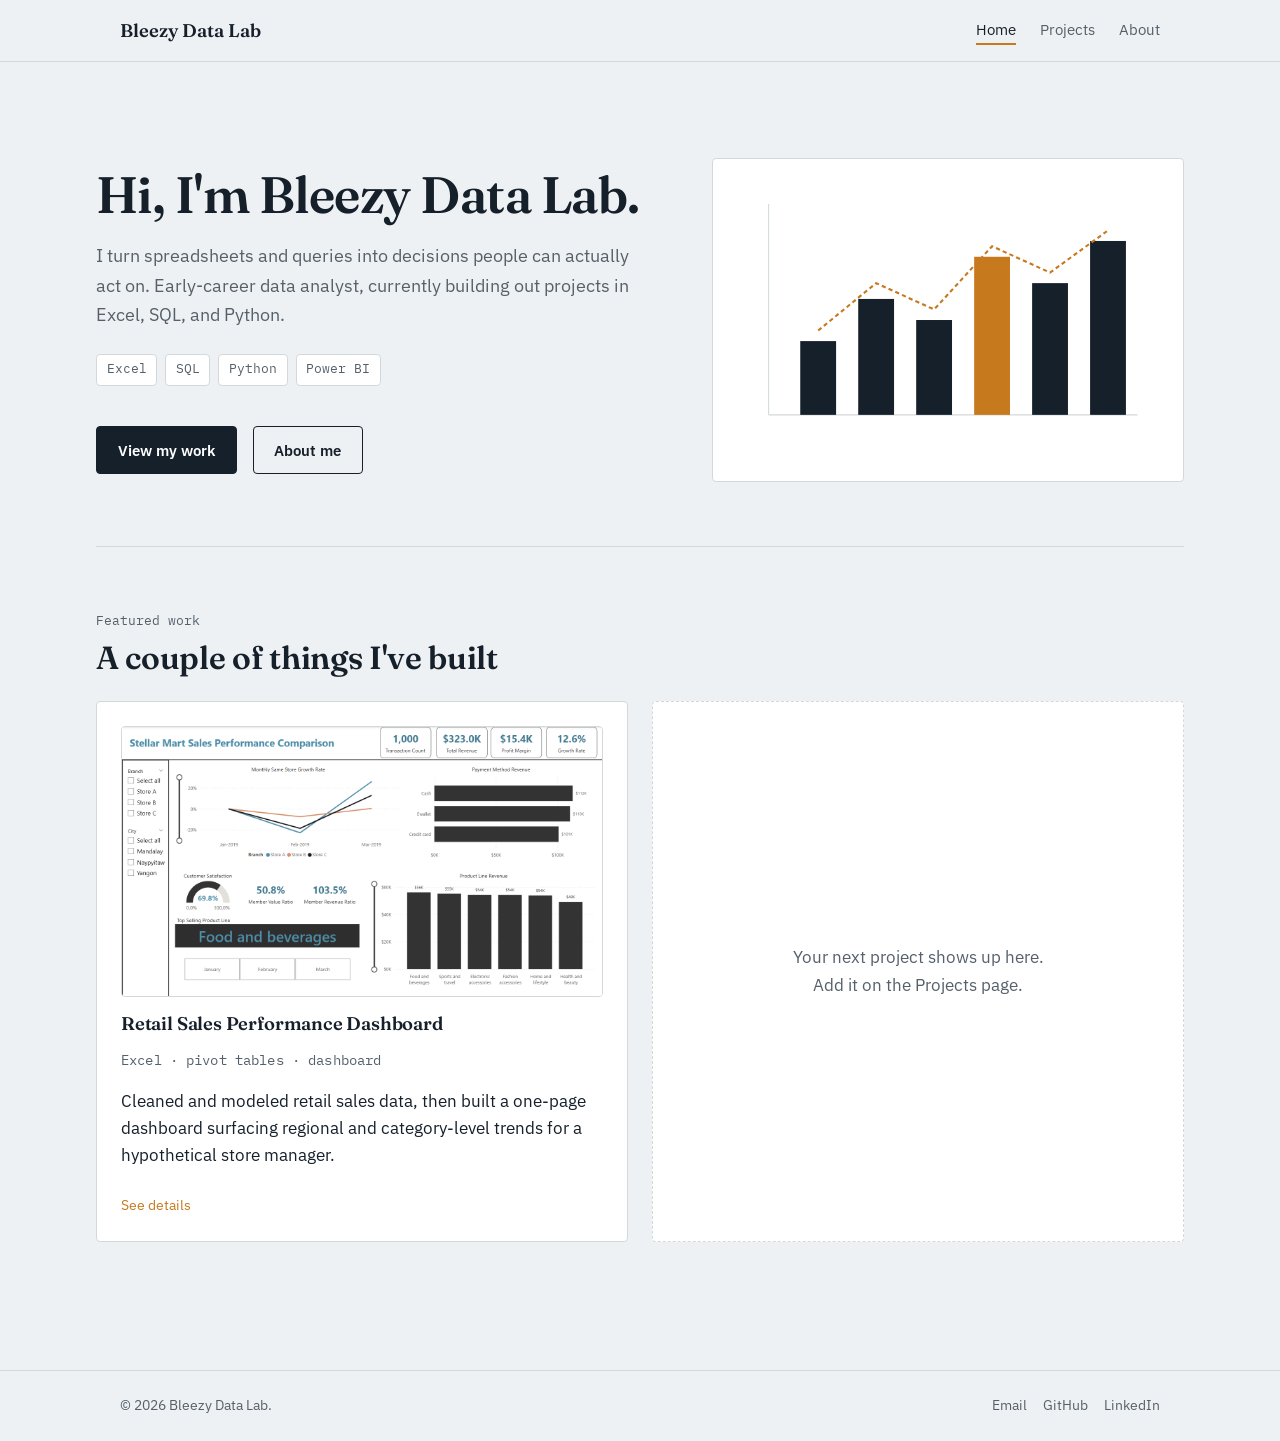
==== index.html @ 9c082524 "Add files via upload" ====
<!DOCTYPE html>
<html lang="en">
<head>
  <meta charset="UTF-8">
  <meta name="viewport" content="width=device-width, initial-scale=1.0">
  <title>Bleezy Data Lab — Data & BI Analyst</title>
  <meta name="description" content="Portfolio of Bleezy Data Lab, an early-career data and BI analyst working in SQL, Excel, and Python.">
  <link rel="preconnect" href="https://fonts.googleapis.com">
  <link href="https://fonts.googleapis.com/css2?family=Fraunces:wght@500;600&family=IBM+Plex+Sans:wght@400;500;600&family=IBM+Plex+Mono:wght@400;500&display=swap" rel="stylesheet">
  <link rel="stylesheet" href="style.css">
</head>
<body>
  <a class="skip-link" href="#main">Skip to content</a>

  <header class="site-header">
    <div class="wrap header-inner">
      <a class="brand" href="index.html">Bleezy Data Lab</a>
      <nav class="nav" aria-label="Main">
        <a class="nav-link active" href="index.html">Home</a>
        <a class="nav-link" href="projects.html">Projects</a>
        <a class="nav-link" href="about.html">About</a>
      </nav>
    </div>
  </header>

  <main id="main">
    <section class="hero wrap">
      <div>
        <h1>Hi, I'm Bleezy Data Lab.</h1>
        <p class="lede">I turn spreadsheets and queries into decisions people can actually act on. Early-career data analyst, currently building out projects in Excel, SQL, and Python.</p>
        <div class="hero-tags">
          <span class="tag">Excel</span>
          <span class="tag">SQL</span>
          <span class="tag">Python</span>
          <span class="tag">Power BI</span>
        </div>
        <div class="cta-row">
          <a class="btn btn-primary" href="projects.html">View my work</a>
          <a class="btn btn-secondary" href="about.html">About me</a>
        </div>
      </div>

      <div class="hero-visual" aria-hidden="true">
        <svg viewBox="0 0 400 260" xmlns="http://www.w3.org/2000/svg">
          <line x1="30" y1="20" x2="30" y2="220" stroke="#D3D8DA" stroke-width="1"/>
          <line x1="30" y1="220" x2="380" y2="220" stroke="#D3D8DA" stroke-width="1"/>
          <rect x="60"  y="150" width="34" height="70" fill="#16202B"/>
          <rect x="115" y="110" width="34" height="110" fill="#16202B"/>
          <rect x="170" y="130" width="34" height="90"  fill="#16202B"/>
          <rect x="225" y="70"  width="34" height="150" fill="#C7791E"/>
          <rect x="280" y="95"  width="34" height="125" fill="#16202B"/>
          <rect x="335" y="55"  width="34" height="165" fill="#16202B"/>
          <polyline points="77,140 132,95 187,120 242,60 297,85 352,45"
                    fill="none" stroke="#C7791E" stroke-width="2" stroke-dasharray="4 3"/>
        </svg>
      </div>
    </section>

    <section class="section wrap">
      <p class="section-label">Featured work</p>
      <h2>A couple of things I've built</h2>
      <div class="card-grid">
        <article class="card">
          <div class="card-thumb">
            <img src="assets/dashboard-screenshot.png" alt="Retail sales dashboard in Excel showing regional and category trends">
          </div>
          <h3>Retail Sales Performance Dashboard</h3>
          <p class="mono" style="color: var(--muted);">Excel · pivot tables · dashboard</p>
          <p>Cleaned and modeled retail sales data, then built a one-page dashboard surfacing regional and category-level trends for a hypothetical store manager.</p>
          <div class="card-links">
            <a href="projects.html">See details</a>
          </div>
        </article>

        <article class="card is-placeholder">
          <p>Your next project shows up here.<br>Add it on the Projects page.</p>
        </article>
      </div>
    </section>
  </main>

  <footer class="site-footer">
    <div class="wrap footer-inner">
      <p>&copy; 2026 Bleezy Data Lab.</p>
      <div class="footer-links">
        <a href="mailto:romanusawonfor@gmail.com">Email</a>
        <a href="https://github.com/Awonfor" target="_blank" rel="noopener">GitHub</a>
        <a href="www.linkedin.com/in/awonfor-forcham" target="_blank" rel="noopener">LinkedIn</a>
      </div>
    </div>
  </footer>
</body>
</html>
---- style.css ----
/* ============================================
   DESIGN TOKENS
   ============================================ */
:root {
  --bg: #EEF1F3;
  --surface: #FFFFFF;
  --ink: #16202B;
  --muted: #55606B;
  --accent: #C7791E;
  --accent-ink: #FFFFFF;
  --line: #D3D8DA;

  --font-display: 'Fraunces', Georgia, serif;
  --font-body: 'IBM Plex Sans', -apple-system, Segoe UI, sans-serif;
  --font-mono: 'IBM Plex Mono', SFMono-Regular, Consolas, monospace;

  --space-1: 0.5rem;
  --space-2: 1rem;
  --space-3: 1.5rem;
  --space-4: 2.5rem;
  --space-5: 4rem;
  --space-6: 6rem;

  --max-width: 68rem;
  --radius: 4px;
}

@media (prefers-reduced-motion: reduce) {
  * { animation: none !important; transition: none !important; }
}

/* ============================================
   RESET & BASE
   ============================================ */
* { box-sizing: border-box; margin: 0; padding: 0; }

html { scroll-behavior: smooth; }

body {
  background: var(--bg);
  color: var(--ink);
  font-family: var(--font-body);
  font-size: 17px;
  line-height: 1.6;
  -webkit-font-smoothing: antialiased;
}

img, svg { max-width: 100%; display: block; }

a {
  color: inherit;
  text-decoration: none;
}

a:focus-visible,
button:focus-visible {
  outline: 2px solid var(--accent);
  outline-offset: 3px;
}

.wrap {
  max-width: var(--max-width);
  margin: 0 auto;
  padding: 0 var(--space-3);
}

.skip-link {
  position: absolute;
  left: -999px;
  top: 0;
  background: var(--ink);
  color: var(--surface);
  padding: var(--space-1) var(--space-2);
  z-index: 100;
}
.skip-link:focus {
  left: var(--space-2);
  top: var(--space-2);
}

/* ============================================
   TYPOGRAPHY
   ============================================ */
h1, h2, h3 {
  font-family: var(--font-display);
  font-weight: 600;
  line-height: 1.15;
  letter-spacing: -0.01em;
}

h1 { font-size: clamp(2.1rem, 4vw, 3.2rem); }
h2 { font-size: clamp(1.5rem, 2.6vw, 2rem); margin-bottom: var(--space-3); }
h3 { font-size: 1.15rem; font-weight: 600; }

p { max-width: 38rem; }

.lede {
  font-size: 1.15rem;
  color: var(--muted);
  max-width: 34rem;
}

.mono {
  font-family: var(--font-mono);
  font-size: 0.85rem;
  letter-spacing: 0.01em;
}

.section-label {
  font-family: var(--font-mono);
  font-size: 0.8rem;
  color: var(--muted);
  margin-bottom: var(--space-1);
}

/* ============================================
   HEADER / NAV
   ============================================ */
.site-header {
  border-bottom: 1px solid var(--line);
  background: var(--bg);
  position: sticky;
  top: 0;
  z-index: 10;
}

.header-inner {
  display: flex;
  align-items: center;
  justify-content: space-between;
  padding-top: var(--space-2);
  padding-bottom: var(--space-2);
}

.brand {
  font-family: var(--font-display);
  font-weight: 600;
  font-size: 1.15rem;
}

.nav {
  display: flex;
  gap: var(--space-3);
}

.nav-link {
  font-size: 0.95rem;
  color: var(--muted);
  padding-bottom: 2px;
  border-bottom: 2px solid transparent;
}

.nav-link:hover,
.nav-link.active {
  color: var(--ink);
  border-bottom-color: var(--accent);
}

/* ============================================
   HERO
   ============================================ */
.hero {
  padding: var(--space-6) 0 var(--space-5);
  display: grid;
  grid-template-columns: 1.1fr 0.9fr;
  gap: var(--space-4);
  align-items: center;
}

.hero-tags {
  display: flex;
  flex-wrap: wrap;
  gap: var(--space-1);
  margin-top: var(--space-3);
}

.tag {
  font-family: var(--font-mono);
  font-size: 0.8rem;
  padding: 0.3rem 0.6rem;
  border: 1px solid var(--line);
  border-radius: var(--radius);
  color: var(--muted);
  background: var(--surface);
}

.hero-visual {
  background: var(--surface);
  border: 1px solid var(--line);
  border-radius: var(--radius);
  padding: var(--space-3);
}

.hero h1 { margin-bottom: var(--space-2); }

.cta-row {
  display: flex;
  gap: var(--space-2);
  margin-top: var(--space-4);
}

.btn {
  display: inline-block;
  font-family: var(--font-body);
  font-weight: 600;
  font-size: 0.95rem;
  padding: 0.7rem 1.3rem;
  border-radius: var(--radius);
  border: 1px solid var(--ink);
}

.btn-primary {
  background: var(--ink);
  color: var(--surface);
}
.btn-primary:hover { background: var(--accent); border-color: var(--accent); }

.btn-secondary {
  background: transparent;
  color: var(--ink);
}
.btn-secondary:hover { border-color: var(--accent); color: var(--accent); }

/* ============================================
   SECTIONS
   ============================================ */
.section {
  padding: var(--space-5) 0;
  border-top: 1px solid var(--line);
}

/* ============================================
   PROJECT CARDS
   ============================================ */
.card-grid {
  display: grid;
  grid-template-columns: repeat(2, 1fr);
  gap: var(--space-3);
  margin-top: var(--space-3);
}

.card {
  background: var(--surface);
  border: 1px solid var(--line);
  border-radius: var(--radius);
  padding: var(--space-3);
  display: flex;
  flex-direction: column;
  gap: var(--space-2);
}

.card-thumb {
  aspect-ratio: 16 / 9;
  border: 1px dashed var(--line);
  border-radius: var(--radius);
  display: flex;
  align-items: center;
  justify-content: center;
  overflow: hidden;
  color: var(--muted);
  font-family: var(--font-mono);
  font-size: 0.8rem;
  background: repeating-linear-gradient(
    45deg,
    var(--bg),
    var(--bg) 10px,
    var(--surface) 10px,
    var(--surface) 20px
  );
}

/* when a card-thumb holds a real <img>, drop the striped placeholder look */
.card-thumb:has(img) {
  border-style: solid;
  background: none;
}

.card-thumb img {
  width: 100%;
  height: 100%;
  object-fit: cover;
}

.card-tags {
  display: flex;
  flex-wrap: wrap;
  gap: 0.4rem;
}

.card-links {
  display: flex;
  gap: var(--space-2);
  margin-top: auto;
  padding-top: var(--space-1);
  font-size: 0.9rem;
}

.card-links a {
  color: var(--accent);
  border-bottom: 1px solid transparent;
}
.card-links a:hover { border-bottom-color: var(--accent); }

.card.is-placeholder {
  border-style: dashed;
  justify-content: center;
  align-items: center;
  text-align: center;
  color: var(--muted);
  min-height: 14rem;
}

/* ============================================
   ABOUT PAGE
   ============================================ */
.skills-grid {
  display: grid;
  grid-template-columns: repeat(3, 1fr);
  gap: var(--space-3);
  margin-top: var(--space-3);
}

.skill-group h3 {
  margin-bottom: var(--space-1);
}

.skill-list {
  list-style: none;
  font-family: var(--font-mono);
  font-size: 0.85rem;
  color: var(--muted);
  display: flex;
  flex-direction: column;
  gap: 0.3rem;
}

.contact-row {
  display: flex;
  gap: var(--space-3);
  margin-top: var(--space-3);
  flex-wrap: wrap;
}

.contact-row a {
  font-size: 0.95rem;
  color: var(--accent);
  border-bottom: 1px solid transparent;
}
.contact-row a:hover { border-bottom-color: var(--accent); }

/* ============================================
   FOOTER
   ============================================ */
.site-footer {
  border-top: 1px solid var(--line);
  padding: var(--space-3) 0;
  margin-top: var(--space-5);
}

.footer-inner {
  display: flex;
  justify-content: space-between;
  align-items: center;
  flex-wrap: wrap;
  gap: var(--space-2);
  font-size: 0.85rem;
  color: var(--muted);
}

.footer-links {
  display: flex;
  gap: var(--space-2);
}

.footer-links a:hover { color: var(--accent); }

/* ============================================
   RESPONSIVE
   ============================================ */
@media (max-width: 800px) {
  .hero { grid-template-columns: 1fr; }
  .hero-visual { order: -1; }
  .card-grid { grid-template-columns: 1fr; }
  .skills-grid { grid-template-columns: 1fr 1fr; }
}

@media (max-width: 520px) {
  .header-inner { flex-direction: column; align-items: flex-start; gap: var(--space-1); }
  .skills-grid { grid-template-columns: 1fr; }
  .cta-row { flex-direction: column; }
}
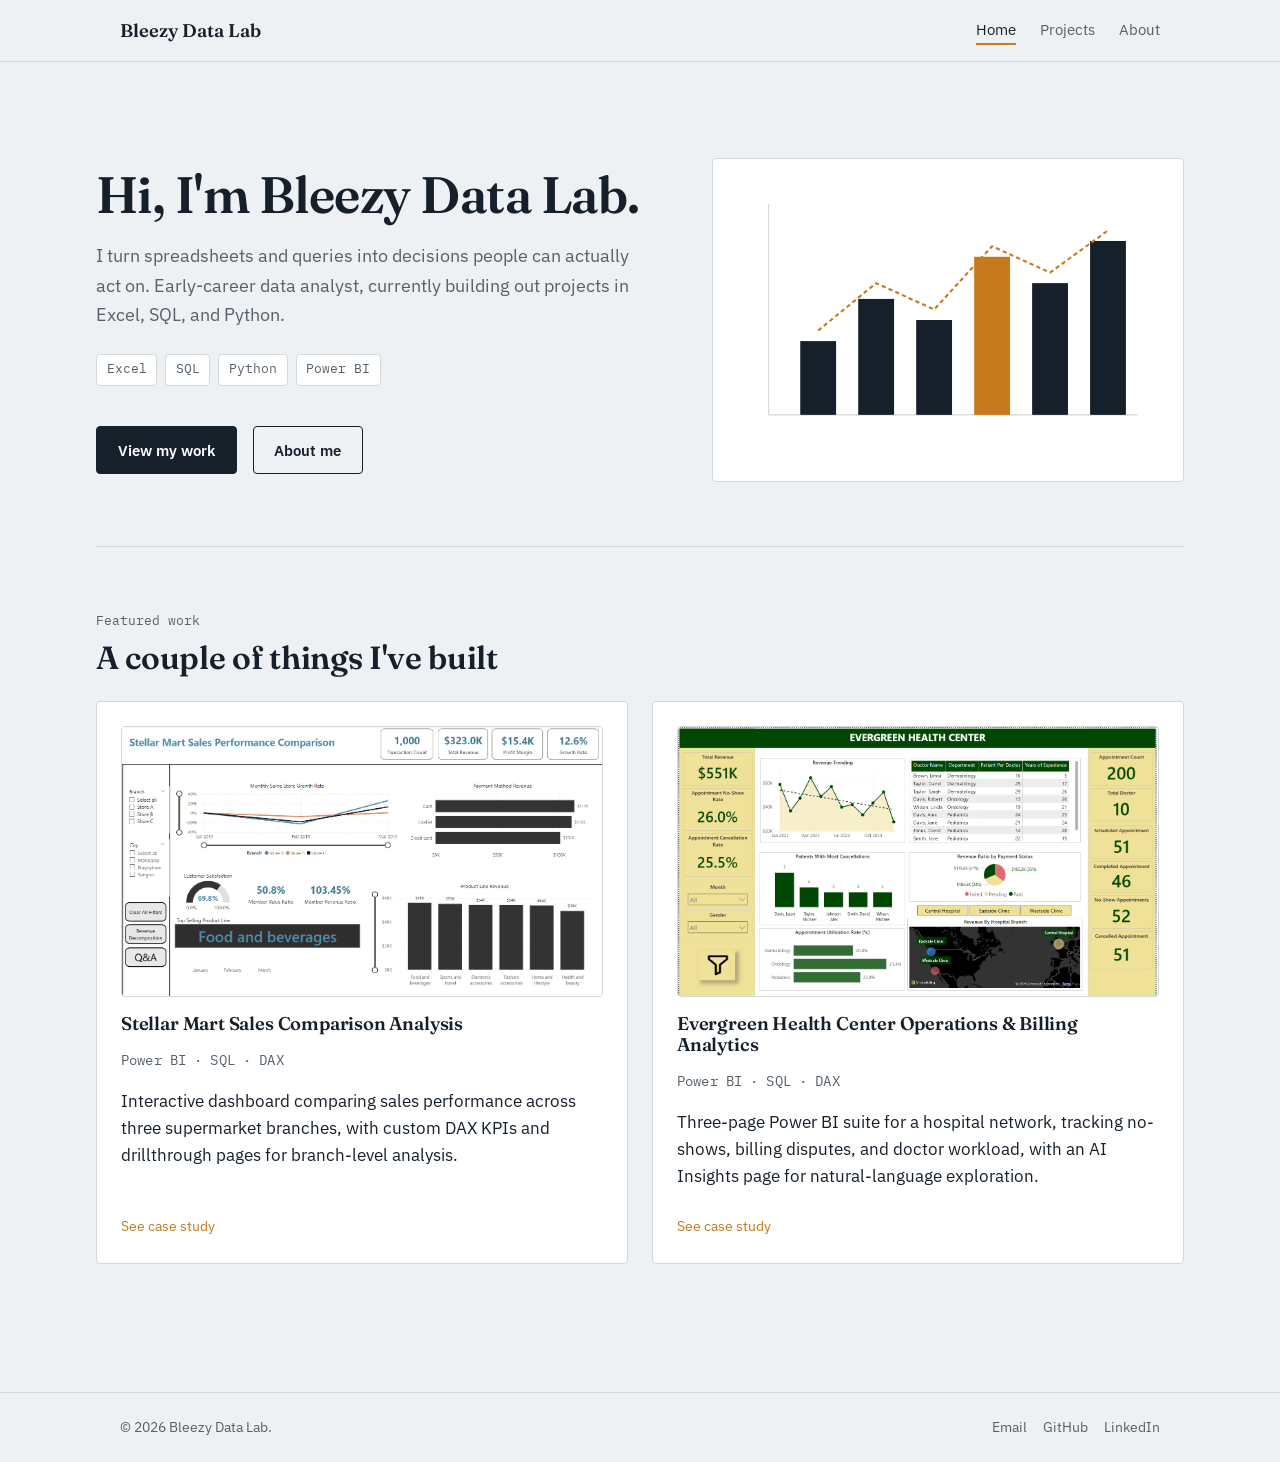
==== commit fda5bb7c: "Add files via upload" ====
--- a/index.html
+++ b/index.html
@@ -62,18 +62,26 @@
       <div class="card-grid">
         <article class="card">
           <div class="card-thumb">
-            <img src="assets/dashboard-screenshot.png" alt="Retail sales dashboard in Excel showing regional and category trends">
+            <img src="assets/img/stellar-exec.png" alt="Power BI executive dashboard comparing sales performance across three Stellar Mart store branches">
           </div>
-          <h3>Retail Sales Performance Dashboard</h3>
-          <p class="mono" style="color: var(--muted);">Excel · pivot tables · dashboard</p>
-          <p>Cleaned and modeled retail sales data, then built a one-page dashboard surfacing regional and category-level trends for a hypothetical store manager.</p>
+          <h3>Stellar Mart Sales Comparison Analysis</h3>
+          <p class="mono" style="color: var(--muted);">Power BI · SQL · DAX</p>
+          <p>Interactive dashboard comparing sales performance across three supermarket branches, with custom DAX KPIs and drillthrough pages for branch-level analysis.</p>
           <div class="card-links">
-            <a href="projects.html">See details</a>
+            <a href="project-stellar-mart.html">See case study</a>
           </div>
         </article>
 
-        <article class="card is-placeholder">
-          <p>Your next project shows up here.<br>Add it on the Projects page.</p>
+        <article class="card">
+          <div class="card-thumb">
+            <img src="assets/evergreen-dashboard.png" alt="Power BI operations dashboard for Evergreen Health Center">
+          </div>
+          <h3>Evergreen Health Center Operations &amp; Billing Analytics</h3>
+          <p class="mono" style="color: var(--muted);">Power BI · SQL · DAX</p>
+          <p>Three-page Power BI suite for a hospital network, tracking no-shows, billing disputes, and doctor workload, with an AI Insights page for natural-language exploration.</p>
+          <div class="card-links">
+            <a href="project-evergreen.html">See case study</a>
+          </div>
         </article>
       </div>
     </section>
@@ -85,7 +93,7 @@
       <div class="footer-links">
         <a href="mailto:romanusawonfor@gmail.com">Email</a>
         <a href="https://github.com/Awonfor" target="_blank" rel="noopener">GitHub</a>
-        <a href="www.linkedin.com/in/awonfor-forcham" target="_blank" rel="noopener">LinkedIn</a>
+        <a href="https://www.linkedin.com/in/awonfor-forcham" target="_blank" rel="noopener">LinkedIn</a>
       </div>
     </div>
   </footer>
--- a/style.css
+++ b/style.css
@@ -315,7 +315,7 @@
    ============================================ */
 .skills-grid {
   display: grid;
-  grid-template-columns: repeat(3, 1fr);
+  grid-template-columns: repeat(auto-fit, minmax(10rem, 1fr));
   gap: var(--space-3);
   margin-top: var(--space-3);
 }
@@ -389,3 +389,249 @@
   .skills-grid { grid-template-columns: 1fr; }
   .cta-row { flex-direction: column; }
 }
+
+/* ============================================
+   CASE STUDY PAGES
+   ============================================ */
+.back-link {
+  display: inline-block;
+  font-size: 0.9rem;
+  color: var(--muted);
+  margin-bottom: var(--space-3);
+  border-bottom: 1px solid transparent;
+}
+.back-link:hover { color: var(--accent); border-bottom-color: var(--accent); }
+
+.case-head h1 { margin-bottom: var(--space-2); max-width: 40rem; }
+.case-head .lede { margin-bottom: var(--space-3); }
+.case-head .card-tags { margin-bottom: var(--space-3); }
+
+.facts {
+  display: grid;
+  grid-template-columns: repeat(auto-fit, minmax(9.5rem, 1fr));
+  gap: 1px;
+  background: var(--line);
+  border: 1px solid var(--line);
+  border-radius: var(--radius);
+  overflow: hidden;
+  margin-top: var(--space-4);
+}
+.fact {
+  background: var(--surface);
+  padding: var(--space-2) var(--space-3);
+}
+.fact dt {
+  font-size: 0.8rem;
+  color: var(--muted);
+}
+.fact dd {
+  font-family: var(--font-display);
+  font-weight: 600;
+  font-size: 1.5rem;
+  line-height: 1.2;
+  margin-top: 0.15rem;
+}
+
+.case-section > p { margin-bottom: var(--space-2); }
+.case-section h3 { margin: var(--space-3) 0 var(--space-1); }
+
+/* video walkthrough */
+.video-panel {
+  background: var(--surface);
+  border: 1px solid var(--line);
+  border-radius: var(--radius);
+  padding: var(--space-2);
+  margin-top: var(--space-2);
+}
+.video-tabs {
+  display: flex;
+  flex-wrap: wrap;
+  gap: var(--space-1);
+  margin-bottom: var(--space-2);
+}
+.video-tab {
+  font-family: var(--font-body);
+  font-size: 0.9rem;
+  padding: 0.4rem 0.9rem;
+  background: transparent;
+  color: var(--muted);
+  border: 1px solid var(--line);
+  border-radius: var(--radius);
+  cursor: pointer;
+}
+.video-tab:hover { color: var(--ink); border-color: var(--ink); }
+.video-tab[aria-selected="true"] {
+  background: var(--ink);
+  color: var(--surface);
+  border-color: var(--ink);
+}
+.video-frame video {
+  width: 100%;
+  display: block;
+  background: var(--ink);
+  border-radius: var(--radius);
+  aspect-ratio: 16 / 9;
+}
+.video-caption {
+  font-size: 0.9rem;
+  color: var(--muted);
+  margin-top: var(--space-1);
+  max-width: none;
+}
+
+/* figures */
+.figure { margin: var(--space-3) 0; }
+.figure img {
+  width: 100%;
+  border: 1px solid var(--line);
+  border-radius: var(--radius);
+  background: var(--surface);
+}
+.figure figcaption {
+  font-size: 0.85rem;
+  color: var(--muted);
+  margin-top: 0.5rem;
+}
+
+/* workflow (a real sequence, so numbered) */
+.steps {
+  list-style: none;
+  counter-reset: step;
+  display: grid;
+  gap: var(--space-2);
+  margin-top: var(--space-2);
+}
+.steps li {
+  counter-increment: step;
+  display: grid;
+  grid-template-columns: 2.2rem 1fr;
+  gap: var(--space-2);
+  align-items: start;
+  max-width: 44rem;
+}
+.steps li::before {
+  content: counter(step);
+  font-family: var(--font-mono);
+  font-size: 0.85rem;
+  width: 2rem;
+  height: 2rem;
+  display: flex;
+  align-items: center;
+  justify-content: center;
+  border: 1px solid var(--ink);
+  border-radius: 50%;
+}
+.steps strong { display: block; font-weight: 600; }
+.steps span { color: var(--muted); font-size: 0.95rem; }
+
+/* KPI table */
+.table-wrap { overflow-x: auto; margin-top: var(--space-2); }
+.data-table {
+  width: 100%;
+  border-collapse: collapse;
+  background: var(--surface);
+  border: 1px solid var(--line);
+  font-size: 0.92rem;
+}
+.data-table th, .data-table td {
+  text-align: left;
+  padding: 0.7rem 1rem;
+  border-bottom: 1px solid var(--line);
+  vertical-align: top;
+}
+.data-table th {
+  font-weight: 600;
+  background: var(--bg);
+}
+.data-table td code {
+  font-family: var(--font-mono);
+  font-size: 0.8rem;
+  color: var(--muted);
+  word-break: break-word;
+}
+
+/* branch comparison */
+.compare-grid {
+  display: grid;
+  grid-template-columns: repeat(3, 1fr);
+  gap: var(--space-3);
+  margin-top: var(--space-2);
+}
+.compare-card {
+  background: var(--surface);
+  border: 1px solid var(--line);
+  border-radius: var(--radius);
+  padding: var(--space-3);
+}
+.compare-card h3 { margin: 0 0 var(--space-1); }
+.compare-card .big {
+  font-family: var(--font-display);
+  font-weight: 600;
+  font-size: 2rem;
+  line-height: 1.1;
+}
+.compare-card .big-label {
+  font-size: 0.85rem;
+  color: var(--muted);
+  margin-bottom: var(--space-2);
+}
+.compare-card ul {
+  list-style: none;
+  font-size: 0.92rem;
+  display: grid;
+  gap: 0.4rem;
+}
+.compare-card li { color: var(--muted); }
+.compare-card li b { color: var(--ink); font-weight: 600; }
+
+/* insight lists */
+.split {
+  display: grid;
+  grid-template-columns: 1fr 1fr;
+  gap: var(--space-3);
+  margin-top: var(--space-2);
+}
+.split h3 { margin-top: 0; }
+.bullet-list {
+  list-style: none;
+  display: grid;
+  gap: var(--space-1);
+}
+.bullet-list li {
+  padding-left: 1.1rem;
+  position: relative;
+  max-width: 38rem;
+}
+.bullet-list li::before {
+  content: "";
+  position: absolute;
+  left: 0;
+  top: 0.7em;
+  width: 0.45rem;
+  height: 2px;
+  background: var(--accent);
+}
+
+.callout {
+  border-left: 3px solid var(--accent);
+  background: var(--surface);
+  padding: var(--space-2) var(--space-3);
+  margin-top: var(--space-3);
+  max-width: 44rem;
+  font-size: 0.95rem;
+  color: var(--muted);
+}
+
+.case-nav {
+  display: flex;
+  justify-content: space-between;
+  gap: var(--space-2);
+  flex-wrap: wrap;
+}
+
+.card-links a.primary-link { font-weight: 600; }
+
+@media (max-width: 800px) {
+  .compare-grid { grid-template-columns: 1fr; }
+  .split { grid-template-columns: 1fr; }
+}
